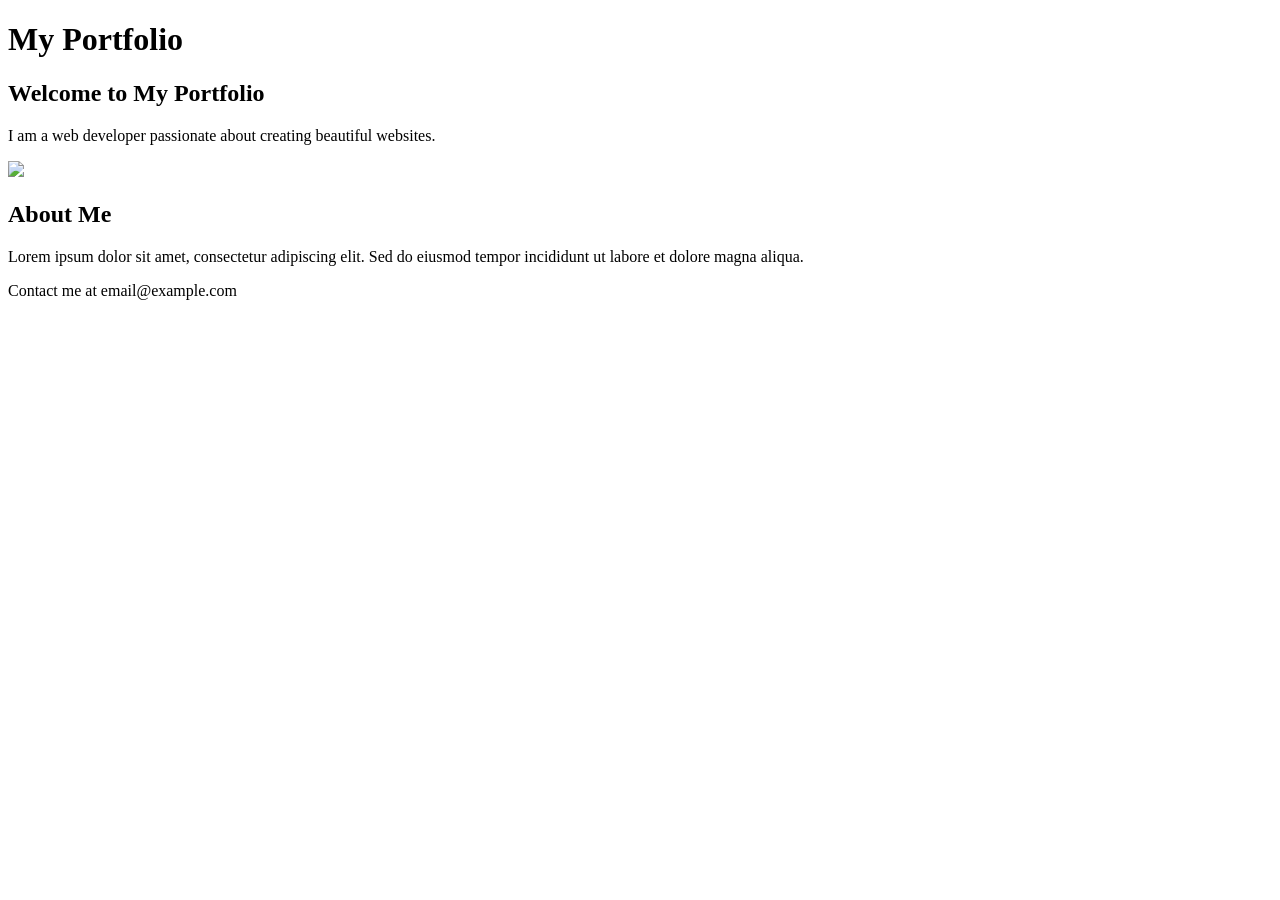
==== index.html @ adbb69e3 "Initial commit" ====
<!DOCTYPE html>
<html>
<head>
    <title>Portfolio</title>
    <link rel="stylesheet" href="css/styles.css">
</head>
<body>
    <div class="header">
        <h1>My Portfolio</h1>
        <!-- Navigation missing -->
    </div>
    
    <div class="hero">
        <h2>Welcome to My Portfolio</h2>
        <p>I am a web developer passionate about creating beautiful websites.</p>
        <img src="images/hero.jpg">
    </div>
    
    <div class="intro">
        <h2>About Me</h2>
        <p>Lorem ipsum dolor sit amet, consectetur adipiscing elit. Sed do eiusmod tempor incididunt ut labore et dolore magna aliqua.</p>
    </div>
    
    <div class="footer">
        <p>Contact me at email@example.com</p>
    </div>
</body>
</html>
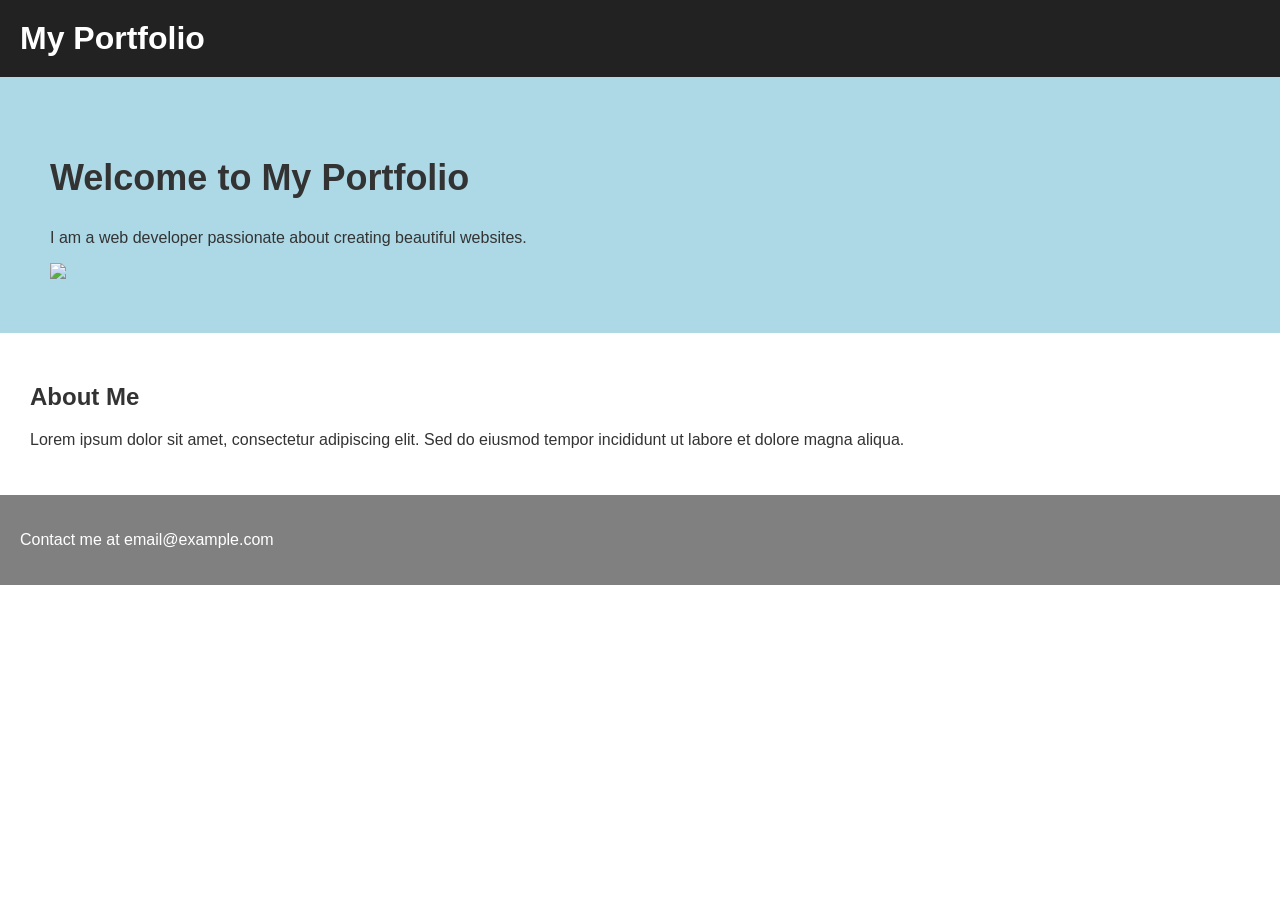
==== commit a8722106: "connect stylesheet and add metadata" ====
--- a/index.html
+++ b/index.html
@@ -1,8 +1,14 @@
 <!DOCTYPE html>
-<html>
+<html lang="en">
 <head>
-    <title>Portfolio</title>
-    <link rel="stylesheet" href="css/styles.css">
+  <meta charset="UTF-8">
+  <meta name="viewport" content="width=device-width, initial-scale=1.0">
+  <meta
+    name="description"
+    content="The web development portfolio of Siyasanga Blayi."
+  >
+  <title>Siyasanga Blayi | Portfolio</title>
+  <link rel="stylesheet" href="css/styles.css">
 </head>
 <body>
     <div class="header">
--- a/css/styles.css
+++ b/css/styles.css
@@ -0,0 +1,65 @@
+/* Basic styles with errors and omissions */
+
+body {
+    font-family: Arial;
+    margin: 0;
+    padding: 0;
+    color: #333;
+}
+
+.header {
+    background-color: #222;
+    color: white;
+    padding: 20px;
+    /* Missing: proper alignment */
+}
+
+.header h1 {
+    margin: 0;
+}
+
+/* Navigation styling missing completely */
+
+.hero {
+    padding: 50px;
+    background-color: lightblue;
+    /* Poor colour contrast */
+}
+
+.hero h2 {
+    font-size: 36px;
+}
+
+.hero img {
+    width: 100%;
+    /* Missing: alt text handled in HTML, but sizing issues here */
+}
+
+/* Missing: Only using 2-3 selector types, need 5+ */
+/* Missing: Pseudo-classes not used */
+/* Missing: Combination selectors not used */
+
+.intro {
+    padding: 30px;
+}
+
+/* Form styling incomplete */
+form input {
+    display: block;
+    margin: 10px 0;
+}
+
+/* Missing: Box model demonstration (margin, padding, border) */
+/* Missing: Block vs inline elements styling */
+/* Missing: Text and colour styling variety */
+/* Missing: Table styling */
+
+.footer {
+    background-color: gray;
+    color: white;
+    padding: 20px;
+    /* Wrong alignment */
+    text-align: left;
+}
+
+/* Code quality issues: inconsistent spacing, poor naming, no comments */
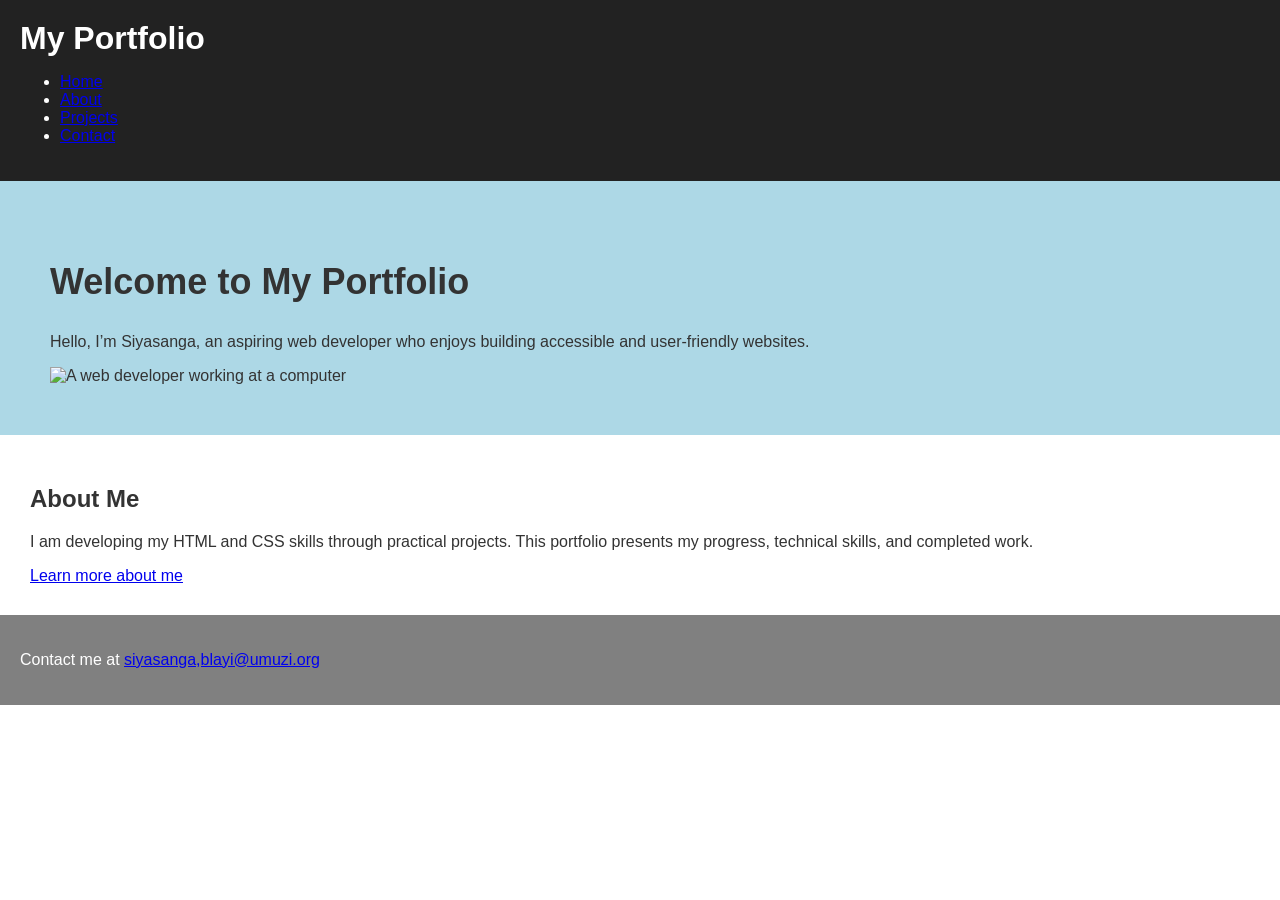
==== commit 057dac1c: "improve homepage semantics and navigation" ====
--- a/index.html
+++ b/index.html
@@ -11,24 +11,52 @@
   <link rel="stylesheet" href="css/styles.css">
 </head>
 <body>
-    <div class="header">
-        <h1>My Portfolio</h1>
-        <!-- Navigation missing -->
-    </div>
+    <header class="header">
+  <h1>My Portfolio</h1>
+
+  <nav aria-label="Primary navigation">
+    <ul>
+      <li><a href="index.html" aria-current="page">Home</a></li>
+      <li><a href="about.html">About</a></li>
+      <li><a href="projects.html">Projects</a></li>
+      <li><a href="contact.html">Contact</a></li>
+    </ul>
+  </nav>
+</header>
     
-    <div class="hero">
-        <h2>Welcome to My Portfolio</h2>
-        <p>I am a web developer passionate about creating beautiful websites.</p>
-        <img src="images/hero.jpg">
-    </div>
-    
-    <div class="intro">
-        <h2>About Me</h2>
-        <p>Lorem ipsum dolor sit amet, consectetur adipiscing elit. Sed do eiusmod tempor incididunt ut labore et dolore magna aliqua.</p>
-    </div>
-    
-    <div class="footer">
-        <p>Contact me at email@example.com</p>
-    </div>
+    <main>
+  <section class="hero" aria-labelledby="hero-title">
+    <h2 id="hero-title">Welcome to My Portfolio</h2>
+
+    <p>
+      Hello, I’m Siyasanga, an aspiring web developer who enjoys building
+      accessible and user-friendly websites.
+    </p>
+
+    <img
+      src="images/hero.jpg"
+      alt="A web developer working at a computer"
+    >
+  </section>
+
+  <section class="intro" aria-labelledby="about-title">
+    <h2 id="about-title">About Me</h2>
+
+    <p>
+      I am developing my HTML and CSS skills through practical projects.
+      This portfolio presents my progress, technical skills, and completed
+      work.
+    </p>
+
+    <a href="about.html">Learn more about me</a>
+  </section>
+</main>
+
+<footer class="footer">
+  <p>
+    Contact me at
+    <a href="mailto:your-email@example.com">siyasanga,blayi@umuzi.org</a>
+  </p>
+</footer>
 </body>
 </html>
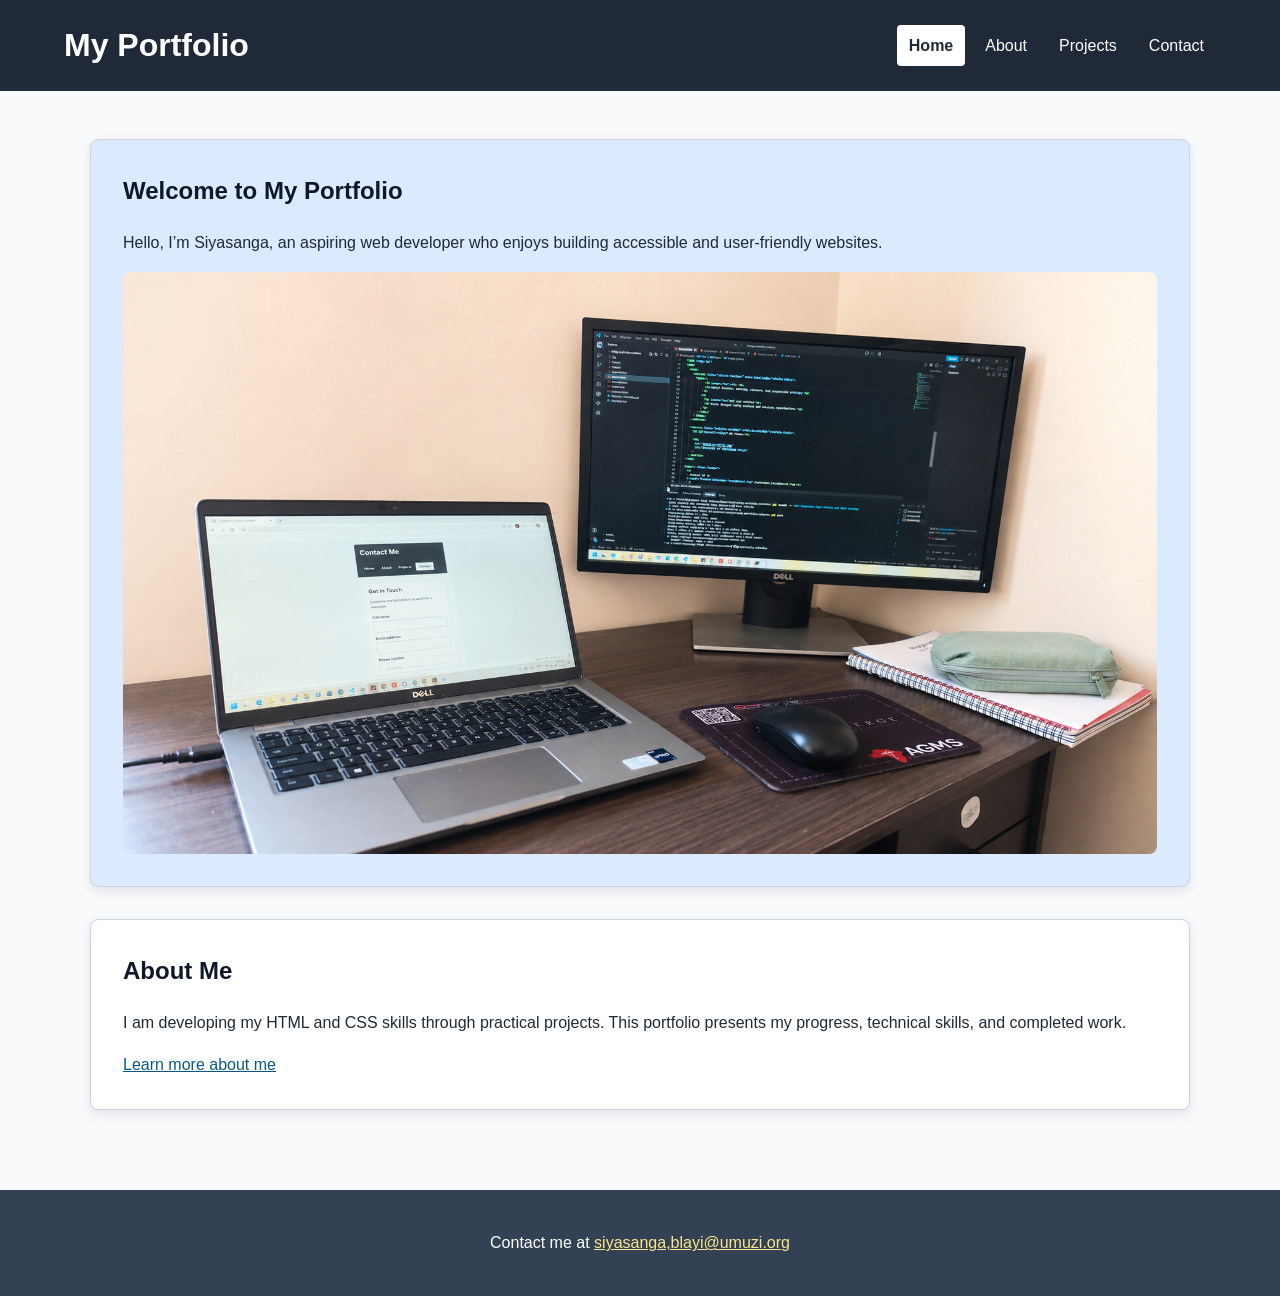
==== commit 3d1e437c: "add portfolio images abd project previews" ====
--- a/index.html
+++ b/index.html
@@ -33,10 +33,10 @@
       accessible and user-friendly websites.
     </p>
 
-    <img
-      src="images/hero.jpg"
-      alt="A web developer working at a computer"
-    >
+<img
+  src="images/hero.png"
+  alt="Web development workspace with a laptop and external monitor"
+>
   </section>
 
   <section class="intro" aria-labelledby="about-title">
--- a/css/styles.css
+++ b/css/styles.css
@@ -1,65 +1,285 @@
-/* Basic styles with errors and omissions */
+/* 1. Global page setup */
+* {
+  box-sizing: border-box;
+}
 
 body {
-    font-family: Arial;
-    margin: 0;
-    padding: 0;
-    color: #333;
-}
-
+  margin: 0;
+  font-family: Arial, Helvetica, sans-serif;
+  line-height: 1.6;
+  color: #1f2937;
+  background-color: #f8fafc;
+}
+
+img {
+  display: block;
+  max-width: 100%;
+  height: auto;
+}
+
+a {
+  color: #075985;
+}
+
+a:hover,
+a:focus-visible {
+  color: #9a3412;
+}
+
+/* 2. Shared header and navigation */
 .header {
-    background-color: #222;
-    color: white;
-    padding: 20px;
-    /* Missing: proper alignment */
+  display: flex;
+  justify-content: space-between;
+  align-items: center;
+  gap: 2rem;
+  padding: 1.25rem 5%;
+  color: #ffffff;
+  background-color: #1f2937;
 }
 
 .header h1 {
-    margin: 0;
-}
-
-/* Navigation styling missing completely */
+  margin: 0;
+  font-size: 2rem;
+}
+
+.header nav ul {
+  display: flex;
+  gap: 0.5rem;
+  margin: 0;
+  padding: 0;
+  list-style: none;
+}
+
+.header nav a {
+  display: inline-block;
+  padding: 0.5rem 0.75rem;
+  color: #ffffff;
+  text-decoration: none;
+  border-radius: 0.25rem;
+}
+
+.header nav a:hover,
+.header nav a:focus-visible {
+  color: #1f2937;
+  background-color: #fbbf24;
+}
+
+.header nav a[aria-current="page"] {
+  color: #1f2937;
+  background-color: #ffffff;
+  font-weight: bold;
+}
+
+/* 3. Small-screen navigation */
+@media (max-width: 600px) {
+  .header {
+    flex-direction: column;
+    align-items: flex-start;
+  }
+
+  .header nav ul {
+    flex-wrap: wrap;
+  }
+}
+
+/* 4. Shared main content */
+main {
+  width: min(1100px, 90%);
+  margin: 0 auto;
+  padding: 3rem 0;
+}
+
+main section {
+  margin-bottom: 2rem;
+  padding: 2rem;
+  background-color: #ffffff;
+  border: 1px solid #cbd5e1;
+  border-radius: 0.5rem;
+  box-shadow: 0 0.25rem 0.75rem rgb(15 23 42 / 10%);
+}
+
+main h2 {
+  margin-top: 0;
+  color: #0f172a;
+}
 
 .hero {
-    padding: 50px;
-    background-color: lightblue;
-    /* Poor colour contrast */
-}
-
-.hero h2 {
-    font-size: 36px;
-}
-
-.hero img {
-    width: 100%;
-    /* Missing: alt text handled in HTML, but sizing issues here */
-}
-
-/* Missing: Only using 2-3 selector types, need 5+ */
-/* Missing: Pseudo-classes not used */
-/* Missing: Combination selectors not used */
-
-.intro {
-    padding: 30px;
-}
-
-/* Form styling incomplete */
-form input {
-    display: block;
-    margin: 10px 0;
-}
-
-/* Missing: Box model demonstration (margin, padding, border) */
-/* Missing: Block vs inline elements styling */
-/* Missing: Text and colour styling variety */
-/* Missing: Table styling */
-
+  background-color: #dbeafe;
+}
+
+.hero img,
+.intro img {
+  margin-top: 1rem;
+  border-radius: 0.5rem;
+}
+
+/* 5. About-page table */
+table {
+  width: 100%;
+  margin-top: 1rem;
+  border-collapse: collapse;
+  background-color: #ffffff;
+}
+
+caption {
+  margin-bottom: 0.75rem;
+  font-weight: bold;
+  text-align: left;
+}
+
+th,
+td {
+  padding: 0.75rem;
+  border: 1px solid #94a3b8;
+  text-align: left;
+}
+
+th {
+  color: #ffffff;
+  background-color: #334155;
+}
+
+tbody tr:nth-child(even) {
+  background-color: #e2e8f0;
+}
+
+/* 6. Project-card layout */
+.projects-section {
+  display: grid;
+  grid-template-columns: repeat(3, 1fr);
+  gap: 1.5rem;
+}
+
+.projects-section > h2 {
+  grid-column: 1 / -1;
+}
+
+.project-card {
+  margin: 0;
+  padding: 1.25rem;
+  border: 1px solid #94a3b8;
+  border-radius: 0.5rem;
+  background-color: #ffffff;
+}
+
+.project-card img {
+  width: 100%;
+  margin-bottom: 1rem;
+  border-radius: 0.25rem;
+}
+
+.project-card h3 {
+  color: #0f172a;
+}
+
+/* 7. Shared footer */
 .footer {
-    background-color: gray;
-    color: white;
-    padding: 20px;
-    /* Wrong alignment */
-    text-align: left;
-}
-
-/* Code quality issues: inconsistent spacing, poor naming, no comments */
+  padding: 1.5rem 5%;
+  color: #ffffff;
+  background-color: #334155;
+  text-align: center;
+}
+
+.footer a {
+  color: #fde68a;
+}
+
+.footer a:hover,
+.footer a:focus-visible {
+  color: #ffffff;
+}
+
+/* Stack project cards on smaller screens */
+@media (max-width: 750px) {
+  main {
+    width: min(100% - 2rem, 1100px);
+    padding: 2rem 0;
+  }
+
+  main section {
+    padding: 1.25rem;
+  }
+
+  .projects-section {
+    grid-template-columns: 1fr;
+  }
+}
+/* 8. Accessible contact-form styling */
+form {
+  display: grid;
+  gap: 0.5rem;
+  max-width: 700px;
+}
+
+form > label:not(.checkbox-label) {
+  margin-top: 0.5rem;
+  font-weight: bold;
+}
+
+input:not([type="radio"]):not([type="checkbox"]),
+select,
+textarea {
+  width: 100%;
+  padding: 0.75rem;
+  font: inherit;
+  color: #1f2937;
+  background-color: #ffffff;
+  border: 1px solid #64748b;
+  border-radius: 0.25rem;
+}
+
+textarea {
+  resize: vertical;
+}
+
+fieldset {
+  display: flex;
+  flex-wrap: wrap;
+  gap: 1.5rem;
+  margin: 1rem 0;
+  padding: 1rem;
+  border: 1px solid #64748b;
+  border-radius: 0.25rem;
+}
+
+fieldset label,
+.checkbox-label {
+  display: flex;
+  align-items: center;
+  gap: 0.5rem;
+}
+
+input:focus,
+select:focus,
+textarea:focus {
+  outline: 3px solid #fbbf24;
+  outline-offset: 2px;
+  border-color: #1f2937;
+}
+
+button {
+  width: fit-content;
+  margin-top: 1rem;
+  padding: 0.75rem 1.25rem;
+  color: #ffffff;
+  background-color: #075985;
+  border: 0;
+  border-radius: 0.25rem;
+  font: inherit;
+  font-weight: bold;
+  cursor: pointer;
+}
+
+button:hover,
+button:focus-visible {
+  background-color: #0c4a6e;
+}
+
+/* 9. About-page profile photograph */
+.profile-photo {
+  width: min(100%, 320px);
+  aspect-ratio: 1;
+  object-fit: cover;
+  border: 0.35rem solid #334155;
+  border-radius: 50%;
+}
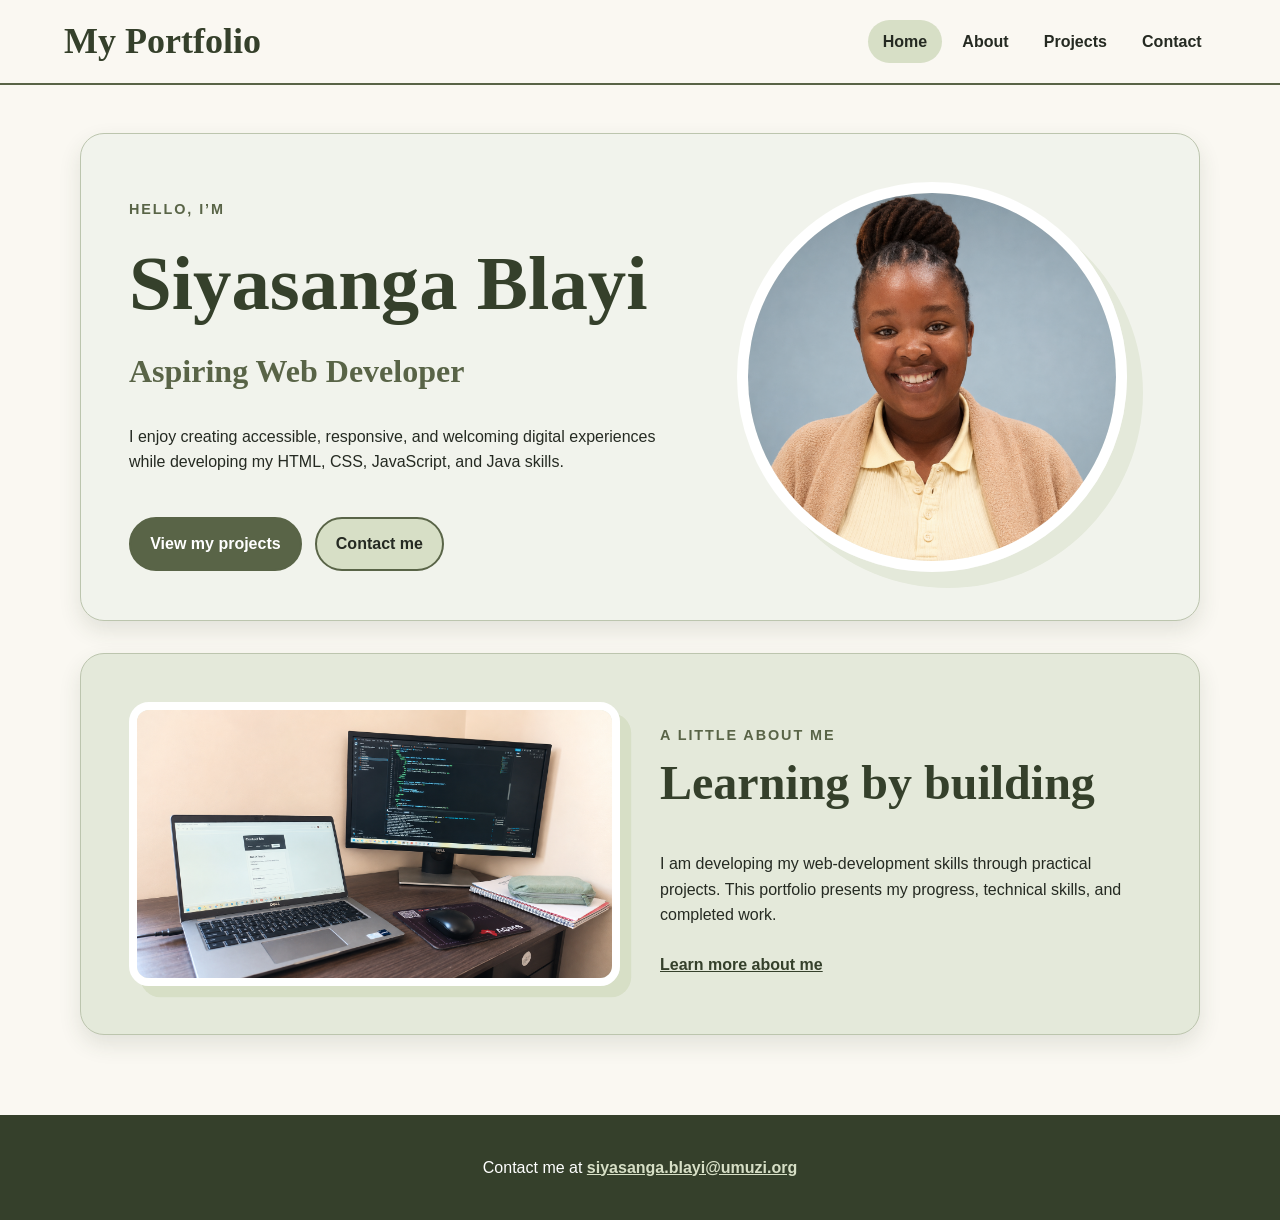
==== commit 25c245bc: "simplify reponsive portfolio design" ====
--- a/index.html
+++ b/index.html
@@ -10,53 +10,84 @@
   <title>Siyasanga Blayi | Portfolio</title>
   <link rel="stylesheet" href="css/styles.css">
 </head>
+
 <body>
-    <header class="header">
-  <h1>My Portfolio</h1>
+  <header class="header">
+    <h1>My Portfolio</h1>
 
-  <nav aria-label="Primary navigation">
-    <ul>
-      <li><a href="index.html" aria-current="page">Home</a></li>
-      <li><a href="about.html">About</a></li>
-      <li><a href="projects.html">Projects</a></li>
-      <li><a href="contact.html">Contact</a></li>
-    </ul>
-  </nav>
-</header>
-    
-    <main>
-  <section class="hero" aria-labelledby="hero-title">
-    <h2 id="hero-title">Welcome to My Portfolio</h2>
+    <nav aria-label="Primary navigation">
+      <ul>
+        <li><a href="index.html" aria-current="page">Home</a></li>
+        <li><a href="about.html">About</a></li>
+        <li><a href="projects.html">Projects</a></li>
+        <li><a href="contact.html">Contact</a></li>
+      </ul>
+    </nav>
+  </header>
 
+  <main>
+    <section class="hero" aria-labelledby="hero-title">
+      <p class="eyebrow">Hello, I’m</p>
+
+      <h2 id="hero-title">Siyasanga Blayi</h2>
+
+      <p class="hero-role">Aspiring Web Developer</p>
+
+      <p class="hero-description">
+        I enjoy creating accessible, responsive, and welcoming
+        digital experiences while developing my HTML, CSS,
+        JavaScript, and Java skills.
+      </p>
+
+      <nav class="hero-actions" aria-label="Portfolio actions">
+        <a class="button primary-button" href="projects.html">
+          View my projects
+        </a>
+
+        <a class="button secondary-button" href="contact.html">
+          Contact me
+        </a>
+      </nav>
+
+      <img
+        class="hero-photo"
+        src="images/profile.png"
+        alt="Portrait of Siyasanga Blayi"
+      >
+    </section>
+
+    <section class="intro" aria-labelledby="about-title">
+      <img
+        class="workspace-photo"
+        src="images/hero.png"
+        alt="Web development workspace with a laptop and external monitor"
+      >
+
+      <div class="intro-content">
+        <p class="eyebrow">A little about me</p>
+
+        <h2 id="about-title">Learning by building</h2>
+
+        <p>
+          I am developing my web-development skills through practical
+          projects. This portfolio presents my progress, technical
+          skills, and completed work.
+        </p>
+
+        <a class="text-link" href="about.html">
+          Learn more about me
+        </a>
+      </div>
+    </section>
+  </main>
+
+  <footer class="footer">
     <p>
-      Hello, I’m Siyasanga, an aspiring web developer who enjoys building
-      accessible and user-friendly websites.
+      Contact me at
+      <a href="mailto:siyasanga.blayi@umuzi.org">
+        siyasanga.blayi@umuzi.org
+      </a>
     </p>
-
-<img
-  src="images/hero.png"
-  alt="Web development workspace with a laptop and external monitor"
->
-  </section>
-
-  <section class="intro" aria-labelledby="about-title">
-    <h2 id="about-title">About Me</h2>
-
-    <p>
-      I am developing my HTML and CSS skills through practical projects.
-      This portfolio presents my progress, technical skills, and completed
-      work.
-    </p>
-
-    <a href="about.html">Learn more about me</a>
-  </section>
-</main>
-
-<footer class="footer">
-  <p>
-    Contact me at
-    <a href="mailto:your-email@example.com">siyasanga,blayi@umuzi.org</a>
-  </p>
-</footer>
+  </footer>
 </body>
-</html>
+</html>
--- a/css/styles.css
+++ b/css/styles.css
@@ -1,14 +1,38 @@
-/* 1. Global page setup */
+/* 1. Colour palette */
+:root {
+  --cream: #faf8f2;
+  --white: #ffffff;
+  --text: #252a22;
+  --olive: #596447;
+  --dark-olive: #35402b;
+  --light-olive: #d7dfc6;
+  --soft-olive: #e4e9da;
+  --pale-olive: #f1f3ec;
+  --border: #bcc5ae;
+  --shadow: rgba(53, 64, 43, 0.12);
+}
+
+/* 2. General page styling */
 * {
   box-sizing: border-box;
 }
 
 body {
+  min-height: 100vh;
   margin: 0;
-  font-family: Arial, Helvetica, sans-serif;
+  display: flex;
+  flex-direction: column;
+  font-family: "Trebuchet MS", Arial, sans-serif;
   line-height: 1.6;
-  color: #1f2937;
-  background-color: #f8fafc;
+  color: var(--text);
+  background-color: var(--cream);
+}
+
+h1,
+h2,
+h3 {
+  font-family: Georgia, "Times New Roman", serif;
+  line-height: 1.2;
 }
 
 img {
@@ -18,33 +42,39 @@
 }
 
 a {
-  color: #075985;
-}
-
-a:hover,
-a:focus-visible {
-  color: #9a3412;
-}
-
-/* 2. Shared header and navigation */
+  color: var(--olive);
+}
+
+a:hover {
+  color: var(--dark-olive);
+}
+
+a:focus {
+  outline: 3px solid var(--light-olive);
+  outline-offset: 3px;
+}
+
+/* 3. Header and navigation */
 .header {
   display: flex;
   justify-content: space-between;
   align-items: center;
   gap: 2rem;
   padding: 1.25rem 5%;
-  color: #ffffff;
-  background-color: #1f2937;
+  color: var(--dark-olive);
+  background-color: var(--cream);
+  border-bottom: 2px solid var(--olive);
 }
 
 .header h1 {
   margin: 0;
-  font-size: 2rem;
+  font-size: 2.25rem;
 }
 
 .header nav ul {
   display: flex;
-  gap: 0.5rem;
+  flex-wrap: wrap;
+  gap: 0.4rem;
   margin: 0;
   padding: 0;
   list-style: none;
@@ -52,180 +82,298 @@
 
 .header nav a {
   display: inline-block;
-  padding: 0.5rem 0.75rem;
-  color: #ffffff;
+  padding: 0.55rem 0.9rem;
+  color: var(--text);
+  font-weight: bold;
   text-decoration: none;
-  border-radius: 0.25rem;
+  border-radius: 2rem;
 }
 
 .header nav a:hover,
-.header nav a:focus-visible {
-  color: #1f2937;
-  background-color: #fbbf24;
+.header nav a:focus {
+  color: var(--text);
+  background-color: var(--pale-olive);
 }
 
 .header nav a[aria-current="page"] {
-  color: #1f2937;
-  background-color: #ffffff;
-  font-weight: bold;
-}
-
-/* 3. Small-screen navigation */
-@media (max-width: 600px) {
-  .header {
-    flex-direction: column;
-    align-items: flex-start;
-  }
-
-  .header nav ul {
-    flex-wrap: wrap;
-  }
-}
-
-/* 4. Shared main content */
+  color: var(--text);
+  background-color: var(--light-olive);
+}
+
+/* 4. Main content and sections */
 main {
-  width: min(1100px, 90%);
+  flex: 1;
+  width: 90%;
+  max-width: 1120px;
   margin: 0 auto;
   padding: 3rem 0;
 }
 
-main section {
+main > section {
   margin-bottom: 2rem;
-  padding: 2rem;
-  background-color: #ffffff;
-  border: 1px solid #cbd5e1;
-  border-radius: 0.5rem;
-  box-shadow: 0 0.25rem 0.75rem rgb(15 23 42 / 10%);
+  padding: 3rem;
+  background-color: var(--white);
+  border: 1px solid var(--border);
+  border-radius: 1.5rem;
+  box-shadow: 0 0.6rem 1.4rem var(--shadow);
 }
 
 main h2 {
   margin-top: 0;
-  color: #0f172a;
-}
-
+  color: var(--dark-olive);
+}
+
+.eyebrow {
+  margin-bottom: 0.4rem;
+  color: var(--olive);
+  font-size: 0.9rem;
+  font-weight: bold;
+  letter-spacing: 0.12rem;
+  text-transform: uppercase;
+}
+
+/* 5. Homepage hero */
 .hero {
-  background-color: #dbeafe;
-}
-
-.hero img,
-.intro img {
+  display: grid;
+  grid-template-columns: 1.1fr 0.9fr;
+  align-items: center;
+  gap: 0.5rem 3rem;
+  background-color: var(--pale-olive);
+}
+
+.hero .eyebrow,
+.hero h2,
+.hero-role,
+.hero-description,
+.hero-actions {
+  grid-column: 1;
+}
+
+.hero h2 {
+  margin-bottom: 0.4rem;
+  font-size: 4.8rem;
+}
+
+.hero-role {
+  margin: 0;
+  color: var(--olive);
+  font-family: Georgia, "Times New Roman", serif;
+  font-size: 2rem;
+  font-weight: bold;
+}
+
+.hero-description {
+  max-width: 40rem;
+  margin: 1rem 0;
+}
+
+.hero-photo {
+  grid-column: 2;
+  grid-row: 1 / 6;
+  width: 100%;
+  max-width: 390px;
+  margin: auto;
+  border: 0.7rem solid var(--white);
+  border-radius: 50%;
+  box-shadow: 1rem 1rem 0 var(--soft-olive);
+}
+
+.hero-actions {
+  display: flex;
+  flex-wrap: wrap;
+  gap: 0.8rem;
   margin-top: 1rem;
-  border-radius: 0.5rem;
-}
-
-/* 5. About-page table */
+}
+
+/* 6. Buttons and links */
+.button {
+  display: inline-block;
+  padding: 0.75rem 1.2rem;
+  font-weight: bold;
+  text-decoration: none;
+  border: 2px solid var(--olive);
+  border-radius: 2rem;
+}
+
+.primary-button {
+  color: var(--white);
+  background-color: var(--olive);
+}
+
+.primary-button:hover,
+.primary-button:focus {
+  color: var(--white);
+  background-color: var(--dark-olive);
+}
+
+.secondary-button {
+  color: var(--text);
+  background-color: var(--light-olive);
+}
+
+.secondary-button:hover,
+.secondary-button:focus {
+  color: var(--text);
+  background-color: var(--soft-olive);
+}
+
+.text-link {
+  display: inline-block;
+  margin-top: 0.5rem;
+  color: var(--dark-olive);
+  font-weight: bold;
+}
+
+/* 7. Homepage introduction */
+.intro {
+  display: grid;
+  grid-template-columns: 1fr 1fr;
+  align-items: center;
+  gap: 2.5rem;
+  background-color: var(--soft-olive);
+}
+
+.workspace-photo {
+  width: 100%;
+  border: 0.5rem solid var(--white);
+  border-radius: 1.25rem;
+  box-shadow: 0.7rem 0.7rem 0 var(--light-olive);
+}
+
+.intro-content h2 {
+  font-size: 3rem;
+}
+
+/* 8. About page and skills table */
+.about-section {
+  background-color: var(--pale-olive);
+}
+
+.skills-section {
+  background-color: var(--white);
+}
+
+.profile-section {
+  text-align: center;
+  background-color: var(--soft-olive);
+}
+
+.profile-photo {
+  width: 100%;
+  max-width: 320px;
+  margin: 1rem auto 0;
+  border: 0.5rem solid var(--white);
+  border-radius: 50%;
+  box-shadow: 0.7rem 0.7rem 0 var(--light-olive);
+}
+
 table {
   width: 100%;
   margin-top: 1rem;
   border-collapse: collapse;
-  background-color: #ffffff;
+  background-color: var(--white);
 }
 
 caption {
   margin-bottom: 0.75rem;
+  color: var(--dark-olive);
   font-weight: bold;
   text-align: left;
 }
 
 th,
 td {
-  padding: 0.75rem;
-  border: 1px solid #94a3b8;
+  padding: 0.85rem;
+  border: 1px solid var(--border);
   text-align: left;
 }
 
-th {
-  color: #ffffff;
-  background-color: #334155;
-}
-
-tbody tr:nth-child(even) {
-  background-color: #e2e8f0;
-}
-
-/* 6. Project-card layout */
+thead th {
+  color: var(--white);
+  background-color: var(--dark-olive);
+}
+
+tbody th {
+  color: var(--text);
+  background-color: var(--soft-olive);
+}
+
+tbody tr:nth-child(even) td {
+  background-color: var(--pale-olive);
+}
+
+/* 9. Projects page */
 .projects-section {
   display: grid;
   grid-template-columns: repeat(3, 1fr);
   gap: 1.5rem;
+  background-color: var(--cream);
 }
 
 .projects-section > h2 {
-  grid-column: 1 / -1;
+  grid-column: 1 / 4;
+  font-size: 3rem;
 }
 
 .project-card {
-  margin: 0;
-  padding: 1.25rem;
-  border: 1px solid #94a3b8;
-  border-radius: 0.5rem;
-  background-color: #ffffff;
+  padding: 1rem;
+  background-color: var(--white);
+  border: 2px solid var(--border);
+  border-radius: 1.25rem;
+}
+
+.project-card:nth-of-type(2) {
+  background-color: var(--soft-olive);
+}
+
+.project-card:nth-of-type(3) {
+  background-color: var(--pale-olive);
 }
 
 .project-card img {
   width: 100%;
   margin-bottom: 1rem;
-  border-radius: 0.25rem;
+  border: 0.3rem solid var(--white);
+  border-radius: 0.8rem;
 }
 
 .project-card h3 {
-  color: #0f172a;
-}
-
-/* 7. Shared footer */
-.footer {
-  padding: 1.5rem 5%;
-  color: #ffffff;
-  background-color: #334155;
-  text-align: center;
-}
-
-.footer a {
-  color: #fde68a;
-}
-
-.footer a:hover,
-.footer a:focus-visible {
-  color: #ffffff;
-}
-
-/* Stack project cards on smaller screens */
-@media (max-width: 750px) {
-  main {
-    width: min(100% - 2rem, 1100px);
-    padding: 2rem 0;
-  }
-
-  main section {
-    padding: 1.25rem;
-  }
-
-  .projects-section {
-    grid-template-columns: 1fr;
-  }
-}
-/* 8. Accessible contact-form styling */
+  color: var(--dark-olive);
+}
+
+/* 10. Contact form */
+.contact-section {
+  max-width: 800px;
+  margin-right: auto;
+  margin-left: auto;
+  background-color: var(--white);
+  border: 0.5rem solid var(--soft-olive);
+}
+
 form {
   display: grid;
-  gap: 0.5rem;
+  gap: 0.55rem;
   max-width: 700px;
 }
 
-form > label:not(.checkbox-label) {
-  margin-top: 0.5rem;
-  font-weight: bold;
-}
-
-input:not([type="radio"]):not([type="checkbox"]),
+form > label {
+  margin-top: 0.6rem;
+  color: var(--dark-olive);
+  font-weight: bold;
+}
+
+input[type="text"],
+input[type="email"],
+input[type="tel"],
 select,
 textarea {
   width: 100%;
-  padding: 0.75rem;
+  padding: 0.8rem;
+  color: var(--text);
+  background-color: var(--cream);
+  border: 1px solid var(--olive);
+  border-radius: 0.6rem;
   font: inherit;
-  color: #1f2937;
-  background-color: #ffffff;
-  border: 1px solid #64748b;
-  border-radius: 0.25rem;
 }
 
 textarea {
@@ -238,8 +386,8 @@
   gap: 1.5rem;
   margin: 1rem 0;
   padding: 1rem;
-  border: 1px solid #64748b;
-  border-radius: 0.25rem;
+  border: 1px solid var(--olive);
+  border-radius: 0.6rem;
 }
 
 fieldset label,
@@ -249,37 +397,180 @@
   gap: 0.5rem;
 }
 
+input[type="radio"],
+input[type="checkbox"] {
+  accent-color: var(--olive);
+}
+
 input:focus,
 select:focus,
 textarea:focus {
-  outline: 3px solid #fbbf24;
+  outline: 3px solid var(--light-olive);
   outline-offset: 2px;
-  border-color: #1f2937;
+  border-color: var(--dark-olive);
 }
 
 button {
-  width: fit-content;
+  width: 10rem;
   margin-top: 1rem;
-  padding: 0.75rem 1.25rem;
-  color: #ffffff;
-  background-color: #075985;
+  padding: 0.8rem 1.4rem;
+  color: var(--white);
+  background-color: var(--olive);
   border: 0;
-  border-radius: 0.25rem;
+  border-radius: 2rem;
   font: inherit;
   font-weight: bold;
   cursor: pointer;
 }
 
 button:hover,
-button:focus-visible {
-  background-color: #0c4a6e;
-}
-
-/* 9. About-page profile photograph */
-.profile-photo {
-  width: min(100%, 320px);
-  aspect-ratio: 1;
-  object-fit: cover;
-  border: 0.35rem solid #334155;
-  border-radius: 50%;
+button:focus {
+  background-color: var(--dark-olive);
+}
+
+/* 11. Footer */
+.footer {
+  padding: 1.5rem 5%;
+  color: var(--white);
+  background-color: var(--dark-olive);
+  text-align: center;
+}
+
+.footer a {
+  color: var(--light-olive);
+  font-weight: bold;
+}
+
+.footer a:hover,
+.footer a:focus {
+  color: var(--white);
+}
+
+/* 12. Tablet layout */
+@media (max-width: 800px) {
+  .header {
+    flex-direction: column;
+    align-items: flex-start;
+  }
+
+  .header h1 {
+    font-size: 2rem;
+  }
+
+  main {
+    width: 92%;
+    padding: 2rem 0;
+  }
+
+  main > section {
+    padding: 2rem;
+  }
+
+  .hero,
+  .intro,
+  .projects-section {
+    grid-template-columns: 1fr;
+  }
+
+  .hero .eyebrow,
+  .hero h2,
+  .hero-role,
+  .hero-description,
+  .hero-actions,
+  .hero-photo {
+    grid-column: 1;
+  }
+
+  .hero-photo {
+    grid-row: auto;
+    max-width: 340px;
+    margin-top: 1.5rem;
+  }
+
+  .hero h2 {
+    font-size: 3.5rem;
+  }
+
+  .hero-role {
+    font-size: 1.6rem;
+  }
+
+  .intro-content h2,
+  .projects-section > h2 {
+    font-size: 2.4rem;
+  }
+
+  .projects-section > h2 {
+    grid-column: 1;
+  }
+}
+
+/* 13. Mobile layout */
+@media (max-width: 480px) {
+  .header {
+    padding: 1rem 5%;
+  }
+
+  .header h1 {
+    font-size: 1.8rem;
+  }
+
+  .header nav ul {
+    gap: 0.2rem;
+  }
+
+  .header nav a {
+    padding: 0.45rem 0.6rem;
+  }
+
+  main {
+    width: 92%;
+    padding: 1.5rem 0;
+  }
+
+  main > section {
+    padding: 1.25rem;
+    border-radius: 1rem;
+  }
+
+  .hero h2 {
+    font-size: 2.4rem;
+  }
+
+  .hero-role {
+    font-size: 1.35rem;
+  }
+
+  .hero-photo {
+    max-width: 280px;
+  }
+
+  .intro-content h2,
+  .projects-section > h2 {
+    font-size: 2rem;
+  }
+
+  .hero-actions {
+    flex-direction: column;
+  }
+
+  .button {
+    width: 100%;
+    text-align: center;
+  }
+
+  th,
+  td {
+    padding: 0.65rem;
+    font-size: 0.9rem;
+  }
+
+  fieldset {
+    flex-direction: column;
+    gap: 0.75rem;
+  }
+
+  button {
+    width: 100%;
+  }
 }
